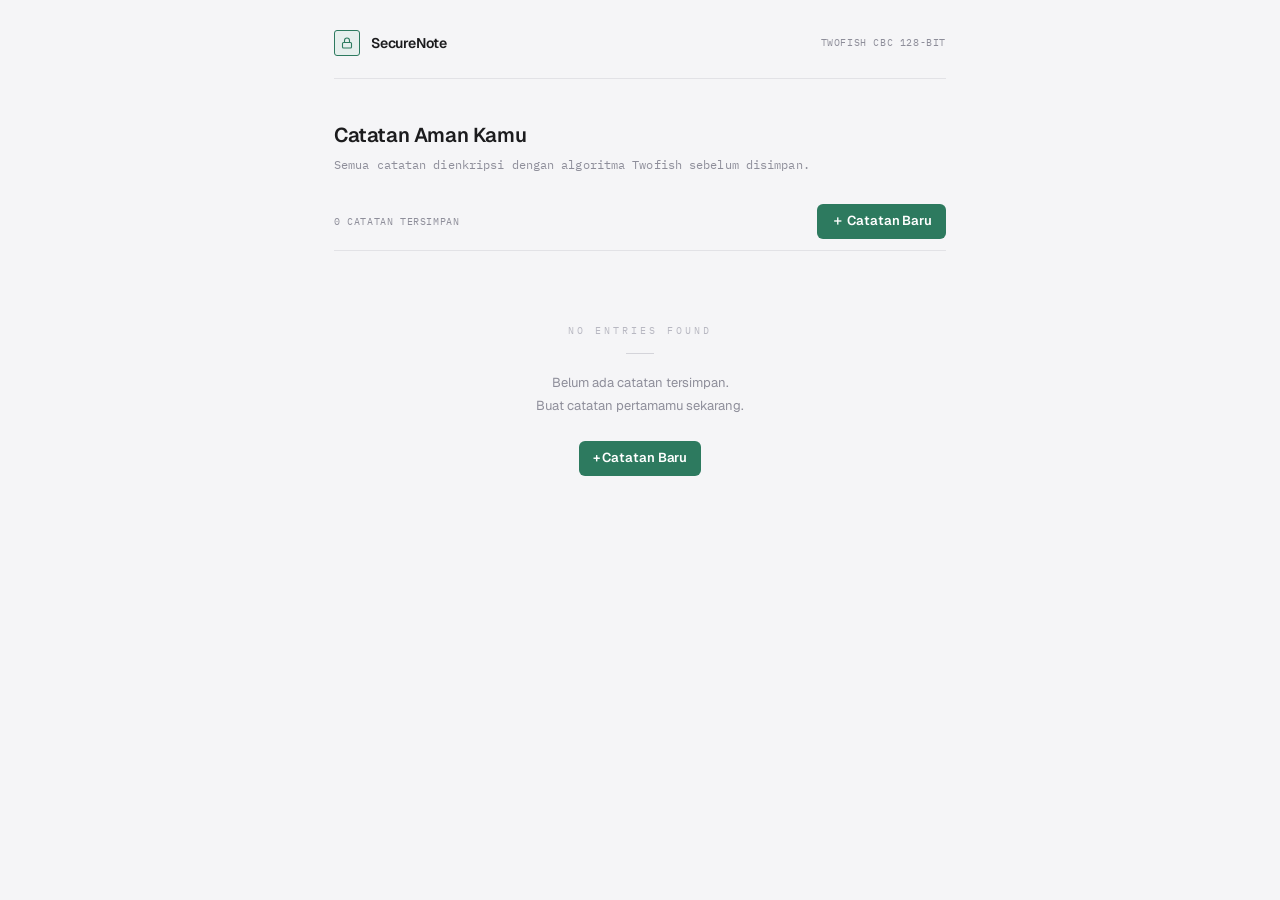
==== index.html @ 09ae48a6 "first" ====
<!DOCTYPE html>
<html lang="id">

<head>
  <meta charset="UTF-8" />
  <meta name="viewport" content="width=device-width, initial-scale=1.0" />
  <title>SecureNote</title>
  <link rel="stylesheet" href="css/style.css" />
</head>

<body>

  <div class="container">

    <!-- HEADER -->
    <header class="header">
      <div class="header-inner">
        <div class="logo">
          <div class="logo-mark">
            <svg viewBox="0 0 24 24">
              <rect x="3" y="11" width="18" height="11" rx="2" />
              <path d="M7 11V7a5 5 0 0 1 10 0v4" />
            </svg>
          </div>
          <div class="logo-text">SecureNote</div>
        </div>
        <div class="header-meta">Twofish CBC 128-bit</div>
      </div>
    </header>

    <!-- HERO -->
    <div class="fade-in">
      <h1 class="page-title">Catatan Aman Kamu</h1>
      <p class="page-subtitle">Semua catatan dienkripsi dengan algoritma Twofish sebelum disimpan.</p>

      <!-- NOTES LIST -->
      <div class="notes-header">
        <span class="notes-count" id="notesCount">Memuat...</span>
        <a href="create.html" class="btn btn-primary">
          ＋ Catatan Baru
        </a>
      </div>

      <div id="notesList"></div>
    </div>

  </div>

  <script src="js/twofish.js"></script>
  <script src="js/storage.js"></script>
  <script>
    function formatDate(iso) {
      const d = new Date(iso);
      return d.toLocaleDateString('id-ID', {
        day: '2-digit', month: 'short', year: 'numeric',
        hour: '2-digit', minute: '2-digit'
      });
    }

    function render() {
      const notes = Storage.getAll();
      const list = document.getElementById('notesList');
      const count = document.getElementById('notesCount');

      count.textContent = `${notes.length} catatan tersimpan`;

      if (notes.length === 0) {
        list.innerHTML = `
          <div class="empty-state fade-in">
            <div class="empty-icon">No entries found</div>
            <div class="empty-line"></div>
            <p class="empty-text">Belum ada catatan tersimpan.<br>Buat catatan pertamamu sekarang.</p>
            <a href="create.html" class="btn btn-primary">+ Catatan Baru</a>
          </div>`;
        return;
      }

      list.innerHTML = notes.map(note => `
        <div class="note-card" onclick="window.location='view.html?id=${note.id}'">
          <div class="note-card-left">
            <div class="note-card-title">${escapeHtml(note.title)}</div>
            <div class="note-card-meta">
              <span class="note-card-badge">ENC</span>
              <span>${formatDate(note.createdAt)}</span>
            </div>
          </div>
          <span class="note-card-arrow">→</span>
        </div>
      `).join('');
    }

    function escapeHtml(str) {
      return str.replace(/&/g, '&amp;').replace(/</g, '&lt;').replace(/>/g, '&gt;');
    }

    render();
  </script>

</body>

</html>
---- css/style.css ----
/* ─── IMPORT FONT ─────────────────────────────────────────────────── */
@import url('https://fonts.googleapis.com/css2?family=IBM+Plex+Mono:wght@300;400;500&family=Geist:wght@300;400;500;600&display=swap');

/* ─── VARIABEL ────────────────────────────────────────────────────── */
:root {
  --bg: #f5f5f7;
  --bg-alt: #fcfbfc;
  --surface: #ffffff;
  --surface2: #f9f9fb;
  --border: #e2e2e6;
  --border-mid: #d4d4da;
  --border-focus: #42b883;

  --accent: #2d7a5f;
  --accent-soft: #42b883;
  --accent-dim: rgba(66, 184, 131, 0.08);
  --accent-mid: rgba(66, 184, 131, 0.15);

  --text: #1c1c1e;
  --text-sub: #48484e;
  --text-muted: #8e8e9a;
  --text-faint: #b8b8c2;

  --danger: #c0392b;
  --danger-dim: rgba(192, 57, 43, 0.06);

  --font-sans: 'Geist', sans-serif;
  --font-mono: 'IBM Plex Mono', monospace;

  --radius-sm: 3px;
  --radius: 6px;
  --radius-md: 8px;
}

/* ─── RESET ───────────────────────────────────────────────────────── */
*,
*::before,
*::after {
  box-sizing: border-box;
  margin: 0;
  padding: 0;
}

html {
  -webkit-font-smoothing: antialiased;
  text-rendering: optimizeLegibility;
}

body {
  background: var(--bg);
  color: var(--text);
  font-family: var(--font-sans);
  font-size: 14px;
  min-height: 100vh;
  line-height: 1.6;
}

a {
  color: inherit;
  text-decoration: none;
}

button {
  cursor: pointer;
  border: none;
  outline: none;
  font-family: var(--font-sans);
}

input,
textarea {
  outline: none;
  font-family: var(--font-sans);
}

/* ─── LAYOUT ──────────────────────────────────────────────────────── */
.container {
  max-width: 660px;
  margin: 0 auto;
  padding: 0 24px;
}

/* ─── HEADER ──────────────────────────────────────────────────────── */
.header {
  padding: 30px 0 22px;
  border-bottom: 1px solid var(--border);
  margin-bottom: 40px;
  background: var(--bg);
}

.header-inner {
  display: flex;
  align-items: center;
  justify-content: space-between;
}

.logo {
  display: flex;
  align-items: center;
  gap: 11px;
}

.logo-mark {
  width: 26px;
  height: 26px;
  border: 1.5px solid var(--accent);
  border-radius: var(--radius-sm);
  display: flex;
  align-items: center;
  justify-content: center;
  background: var(--accent-dim);
}

.logo-mark svg {
  width: 12px;
  height: 12px;
  stroke: var(--accent);
  fill: none;
  stroke-width: 2.2;
  stroke-linecap: round;
  stroke-linejoin: round;
}

.logo-text {
  font-family: var(--font-sans);
  font-size: 14px;
  font-weight: 600;
  letter-spacing: -0.2px;
  color: var(--text);
}

.header-meta {
  font-family: var(--font-mono);
  font-size: 10px;
  color: var(--text-muted);
  letter-spacing: 0.6px;
  text-transform: uppercase;
  display: flex;
  align-items: center;
  gap: 7px;
}

.header-dot {
  width: 5px;
  height: 5px;
  border-radius: 50%;
  background: var(--accent-soft);
  flex-shrink: 0;
}

/* ─── TOMBOL ──────────────────────────────────────────────────────── */
.btn {
  display: inline-flex;
  align-items: center;
  gap: 6px;
  padding: 7px 14px;
  border-radius: var(--radius);
  font-size: 13px;
  font-weight: 500;
  transition: all 0.12s ease;
  letter-spacing: -0.1px;
  font-family: var(--font-sans);
}

.btn-primary {
  background: var(--accent);
  color: #ffffff;
  font-weight: 600;
}

.btn-primary:hover {
  background: #256b52;
}

.btn-ghost {
  background: var(--surface);
  color: var(--text-sub);
  border: 1px solid var(--border);
}

.btn-ghost:hover {
  border-color: var(--border-mid);
  color: var(--text);
  background: var(--surface2);
}

.btn-danger {
  background: transparent;
  color: var(--danger);
  border: 1px solid rgba(192, 57, 43, 0.2);
  font-size: 13px;
}

.btn-danger:hover {
  background: var(--danger-dim);
  border-color: rgba(192, 57, 43, 0.35);
}

.btn-full {
  width: 100%;
  justify-content: center;
  padding: 10px 16px;
  font-size: 14px;
}

/* ─── FORM ────────────────────────────────────────────────────────── */
.form-group {
  margin-bottom: 18px;
}

.form-label {
  display: block;
  font-family: var(--font-mono);
  font-size: 10px;
  font-weight: 400;
  color: var(--text-muted);
  margin-bottom: 7px;
  letter-spacing: 1px;
  text-transform: uppercase;
}

.form-input {
  width: 100%;
  background: var(--surface);
  border: 1px solid var(--border);
  border-radius: var(--radius);
  padding: 9px 12px;
  color: var(--text);
  font-size: 14px;
  transition: border-color 0.12s, box-shadow 0.12s;
  font-family: var(--font-sans);
}

.form-input:focus {
  border-color: var(--border-focus);
  box-shadow: 0 0 0 3px rgba(66, 184, 131, 0.1);
  background: var(--bg-alt);
}

.form-input::placeholder {
  color: var(--text-faint);
  font-size: 13px;
}

textarea.form-input {
  resize: vertical;
  min-height: 160px;
  line-height: 1.65;
}

/* ─── PAGE TITLE ──────────────────────────────────────────────────── */
.page-title {
  font-size: 20px;
  font-weight: 600;
  margin-bottom: 4px;
  letter-spacing: -0.4px;
  color: var(--text);
}

.page-subtitle {
  color: var(--text-muted);
  font-size: 12px;
  margin-bottom: 30px;
  font-family: var(--font-mono);
  letter-spacing: 0.1px;
}

/* ─── NOTES HEADER ────────────────────────────────────────────────── */
.notes-header {
  display: flex;
  align-items: center;
  justify-content: space-between;
  padding-bottom: 11px;
  border-bottom: 1px solid var(--border);
}

.notes-count {
  font-family: var(--font-mono);
  font-size: 10px;
  color: var(--text-muted);
  letter-spacing: 0.6px;
  text-transform: uppercase;
}

/* ─── NOTE CARD ───────────────────────────────────────────────────── */
.note-card {
  cursor: pointer;
  display: flex;
  align-items: center;
  justify-content: space-between;
  padding: 15px 0;
  border-bottom: 1px solid var(--border);
  transition: padding-left 0.12s, background 0.12s;
  gap: 16px;
  background: transparent;
}

.note-card:hover {
  padding-left: 6px;
}

.note-card:hover .note-card-title {
  color: var(--accent);
}

.note-card-left {
  flex: 1;
  min-width: 0;
}

.note-card-title {
  font-size: 14px;
  font-weight: 500;
  color: var(--text);
  margin-bottom: 5px;
  transition: color 0.12s;
  white-space: nowrap;
  overflow: hidden;
  text-overflow: ellipsis;
  letter-spacing: -0.1px;
}

.note-card-meta {
  font-family: var(--font-mono);
  font-size: 10px;
  color: var(--text-muted);
  display: flex;
  align-items: center;
  gap: 10px;
}

.note-card-badge {
  display: inline-flex;
  align-items: center;
  gap: 4px;
  background: var(--accent-dim);
  color: var(--accent);
  border-radius: var(--radius-sm);
  padding: 2px 6px;
  font-size: 9px;
  font-weight: 500;
  letter-spacing: 0.8px;
  text-transform: uppercase;
  border: 1px solid var(--accent-mid);
  font-family: var(--font-mono);
}

.note-card-badge::before {
  content: '';
  width: 4px;
  height: 4px;
  border-radius: 50%;
  background: var(--accent-soft);
  display: inline-block;
}

.note-card-arrow {
  color: var(--text-faint);
  font-size: 14px;
  flex-shrink: 0;
  transition: color 0.12s, transform 0.12s;
  font-family: var(--font-mono);
}

.note-card:hover .note-card-arrow {
  color: var(--accent);
  transform: translateX(3px);
}

/* ─── EMPTY STATE ─────────────────────────────────────────────────── */
.empty-state {
  padding: 72px 0;
  text-align: center;
}

.empty-icon {
  font-family: var(--font-mono);
  font-size: 10px;
  color: var(--text-faint);
  letter-spacing: 3px;
  margin-bottom: 14px;
  text-transform: uppercase;
}

.empty-line {
  width: 28px;
  height: 1px;
  background: var(--border-mid);
  margin: 0 auto 18px;
}

.empty-text {
  font-size: 13px;
  color: var(--text-muted);
  margin-bottom: 24px;
  line-height: 1.75;
}

/* ─── BACK BUTTON ─────────────────────────────────────────────────── */
.back-btn {
  display: inline-flex;
  align-items: center;
  gap: 6px;
  color: var(--text-muted);
  font-family: var(--font-mono);
  font-size: 10px;
  margin-bottom: 32px;
  transition: color 0.12s;
  letter-spacing: 0.5px;
  text-transform: uppercase;
}

.back-btn:hover {
  color: var(--text);
}

/* ─── SECTION ─────────────────────────────────────────────────────── */
.section-title {
  font-size: 18px;
  font-weight: 600;
  margin-bottom: 4px;
  letter-spacing: -0.3px;
  color: var(--text);
}

.section-desc {
  color: var(--text-muted);
  font-size: 12px;
  margin-bottom: 28px;
  font-family: var(--font-mono);
  letter-spacing: 0.1px;
}

.divider {
  height: 1px;
  background: var(--border);
  margin: 22px 0;
}

.key-hint {
  font-family: var(--font-mono);
  font-size: 10px;
  color: var(--text-muted);
  margin-top: 6px;
  letter-spacing: 0.2px;
  line-height: 1.65;
}

/* ─── CIPHER BOX ──────────────────────────────────────────────────── */
.cipher-label {
  font-family: var(--font-mono);
  font-size: 10px;
  color: var(--text-muted);
  text-transform: uppercase;
  letter-spacing: 1.5px;
  margin-bottom: 8px;
  display: flex;
  align-items: center;
  gap: 10px;
}

.cipher-label::after {
  content: '';
  flex: 1;
  height: 1px;
  background: var(--border);
}

.cipher-box {
  background: var(--surface2);
  border: 1px solid var(--border);
  border-left: 2px solid var(--accent-soft);
  border-radius: var(--radius);
  padding: 13px 15px;
  font-family: var(--font-mono);
  font-size: 10px;
  color: var(--text-sub);
  word-break: break-all;
  line-height: 1.95;
  max-height: 110px;
  overflow-y: auto;
  margin-bottom: 20px;
  letter-spacing: 0.3px;
}

/* ─── RESULT BOX ──────────────────────────────────────────────────── */
.result-box {
  background: var(--surface);
  border: 1px solid var(--border);
  border-top: 2px solid var(--accent-soft);
  border-radius: var(--radius);
  padding: 20px;
  margin-top: 20px;
  display: none;
}

.result-box.visible {
  display: block;
}

.result-label {
  font-family: var(--font-mono);
  font-size: 10px;
  color: var(--accent);
  text-transform: uppercase;
  letter-spacing: 1.5px;
  margin-bottom: 14px;
}

.result-title {
  font-size: 16px;
  font-weight: 600;
  margin-bottom: 10px;
  color: var(--text);
  letter-spacing: -0.2px;
}

.result-content {
  color: var(--text-sub);
  line-height: 1.8;
  white-space: pre-wrap;
  font-size: 14px;
}

.result-date {
  font-family: var(--font-mono);
  font-size: 10px;
  color: var(--text-muted);
  margin-top: 16px;
  padding-top: 14px;
  border-top: 1px solid var(--border);
  letter-spacing: 0.3px;
}

/* ─── ALERT ───────────────────────────────────────────────────────── */
.alert {
  padding: 10px 13px;
  border-radius: var(--radius);
  font-family: var(--font-mono);
  font-size: 11px;
  margin-bottom: 16px;
  display: none;
  letter-spacing: 0.2px;
  line-height: 1.6;
}

.alert.visible {
  display: flex;
  align-items: flex-start;
  gap: 8px;
}

.alert-error {
  background: var(--danger-dim);
  border: 1px solid rgba(192, 57, 43, 0.15);
  color: var(--danger);
}

.alert-success {
  background: var(--accent-dim);
  border: 1px solid var(--accent-mid);
  color: var(--accent);
}

/* ─── NOTE ACTIONS ────────────────────────────────────────────────── */
.note-actions {
  display: flex;
  gap: 10px;
  margin-top: 20px;
  padding-top: 20px;
  border-top: 1px solid var(--border);
}

/* ─── SCROLLBAR ───────────────────────────────────────────────────── */
::-webkit-scrollbar {
  width: 3px;
}

::-webkit-scrollbar-track {
  background: transparent;
}

::-webkit-scrollbar-thumb {
  background: var(--border-mid);
  border-radius: 2px;
}

/* ─── ANIMASI ─────────────────────────────────────────────────────── */
@keyframes fadeUp {
  from {
    opacity: 0;
    transform: translateY(5px);
  }

  to {
    opacity: 1;
    transform: translateY(0);
  }
}

.fade-in {
  animation: fadeUp 0.22s ease both;
}

.note-card:nth-child(1) {
  animation: fadeUp 0.2s ease both;
}

.note-card:nth-child(2) {
  animation: fadeUp 0.22s 0.04s ease both;
}

.note-card:nth-child(3) {
  animation: fadeUp 0.22s 0.08s ease both;
}

.note-card:nth-child(4) {
  animation: fadeUp 0.22s 0.12s ease both;
}

.note-card:nth-child(5) {
  animation: fadeUp 0.22s 0.16s ease both;
}
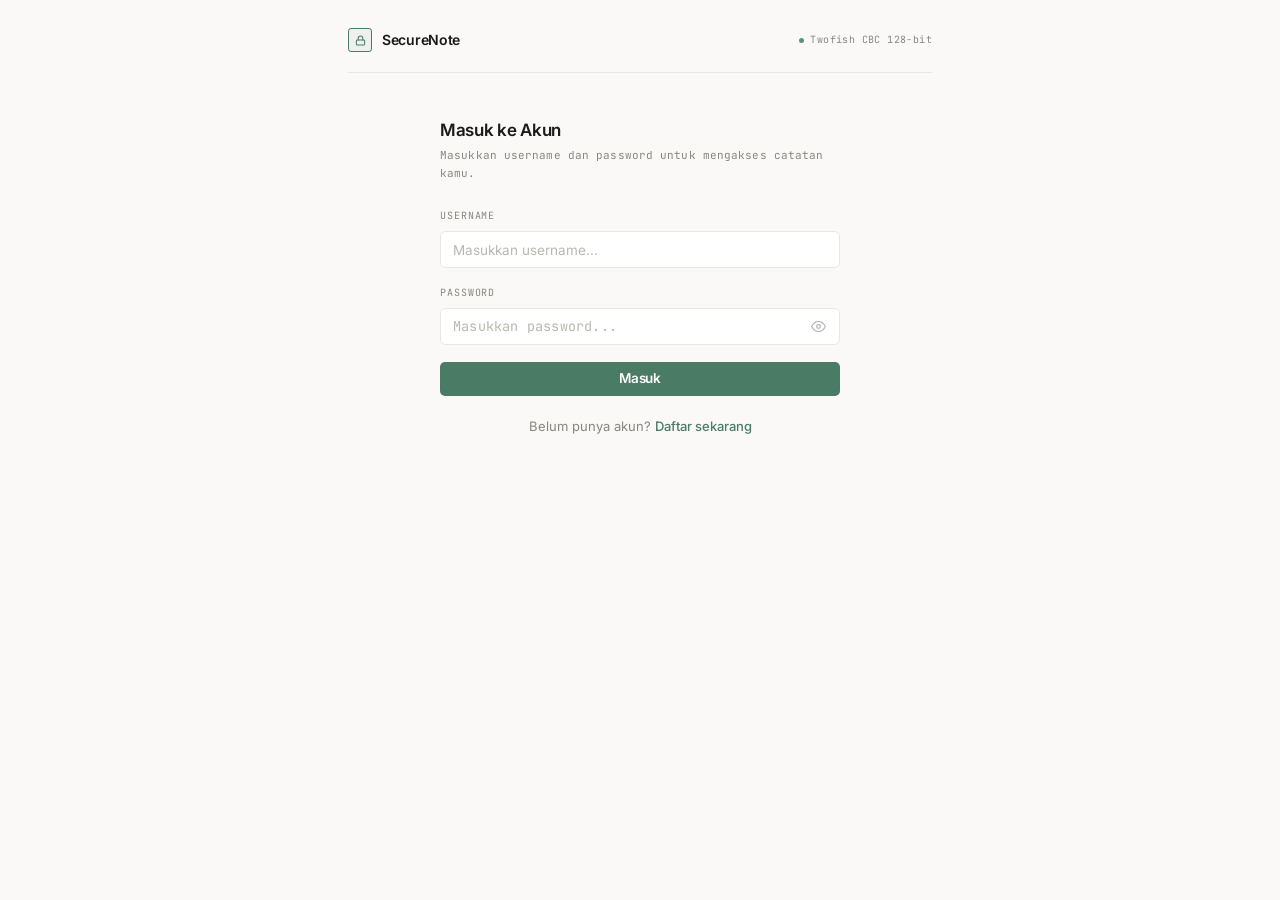
==== commit 826075f2: "First Commit Siskem" ====
--- a/index.html
+++ b/index.html
@@ -12,7 +12,6 @@
 
   <div class="container">
 
-    <!-- HEADER -->
     <header class="header">
       <div class="header-inner">
         <div class="logo">
@@ -22,23 +21,27 @@
               <path d="M7 11V7a5 5 0 0 1 10 0v4" />
             </svg>
           </div>
-          <div class="logo-text">SecureNote</div>
+          <div class="logo-wordmark">SecureNote</div>
         </div>
-        <div class="header-meta">Twofish CBC 128-bit</div>
+        <div style="display:flex; align-items:center; gap:12px;">
+          <div class="header-chip">
+            <span class="header-chip-dot"></span>
+            <span id="usernameDisplay">—</span>
+          </div>
+          <button class="btn btn-ghost" onclick="doLogout()" style="padding:6px 12px; font-size:12px;">
+            Keluar
+          </button>
+        </div>
       </div>
     </header>
 
-    <!-- HERO -->
     <div class="fade-in">
       <h1 class="page-title">Catatan Aman Kamu</h1>
       <p class="page-subtitle">Semua catatan dienkripsi dengan algoritma Twofish sebelum disimpan.</p>
 
-      <!-- NOTES LIST -->
       <div class="notes-header">
         <span class="notes-count" id="notesCount">Memuat...</span>
-        <a href="create.html" class="btn btn-primary">
-          ＋ Catatan Baru
-        </a>
+        <a href="create.html" class="btn btn-primary">+ Catatan Baru</a>
       </div>
 
       <div id="notesList"></div>
@@ -47,53 +50,71 @@
   </div>
 
   <script src="js/twofish.js"></script>
-  <script src="js/storage.js"></script>
+  <script src="js/app.js"></script>
   <script>
-    function formatDate(iso) {
-      const d = new Date(iso);
+    function formatDate(dateStr) {
+      const d = new Date(dateStr);
       return d.toLocaleDateString('id-ID', {
         day: '2-digit', month: 'short', year: 'numeric',
         hour: '2-digit', minute: '2-digit'
       });
     }
 
-    function render() {
-      const notes = Storage.getAll();
-      const list = document.getElementById('notesList');
-      const count = document.getElementById('notesCount');
-
-      count.textContent = `${notes.length} catatan tersimpan`;
-
-      if (notes.length === 0) {
-        list.innerHTML = `
-          <div class="empty-state fade-in">
-            <div class="empty-icon">No entries found</div>
-            <div class="empty-line"></div>
-            <p class="empty-text">Belum ada catatan tersimpan.<br>Buat catatan pertamamu sekarang.</p>
-            <a href="create.html" class="btn btn-primary">+ Catatan Baru</a>
-          </div>`;
-        return;
-      }
-
-      list.innerHTML = notes.map(note => `
-        <div class="note-card" onclick="window.location='view.html?id=${note.id}'">
-          <div class="note-card-left">
-            <div class="note-card-title">${escapeHtml(note.title)}</div>
-            <div class="note-card-meta">
-              <span class="note-card-badge">ENC</span>
-              <span>${formatDate(note.createdAt)}</span>
-            </div>
-          </div>
-          <span class="note-card-arrow">→</span>
-        </div>
-      `).join('');
-    }
-
     function escapeHtml(str) {
       return str.replace(/&/g, '&amp;').replace(/</g, '&lt;').replace(/>/g, '&gt;');
     }
 
-    render();
+    async function init() {
+      // Cek session
+      const user = await checkAuth();
+      if (!user) return;
+
+      document.getElementById('usernameDisplay').textContent = user.username;
+
+      // Load catatan
+      const list = document.getElementById('notesList');
+      const count = document.getElementById('notesCount');
+
+      try {
+        const notes = await Storage.getAll();
+        count.textContent = `${notes.length} catatan tersimpan`;
+
+        if (notes.length === 0) {
+          list.innerHTML = `
+            <div class="empty-state fade-in">
+              <div class="empty-glyph">No entries found</div>
+              <div class="empty-rule"></div>
+              <p class="empty-text">Belum ada catatan tersimpan.<br>Buat catatan pertamamu sekarang.</p>
+              <a href="create.html" class="btn btn-primary">+ Catatan Baru</a>
+            </div>`;
+          return;
+        }
+
+        list.innerHTML = notes.map(note => `
+          <div class="note-card" onclick="window.location='view.html?id=${note.id}'">
+            <div class="note-card-left">
+              <div class="note-card-title">${escapeHtml(note.title)}</div>
+              <div class="note-card-meta">
+                <span class="badge-enc">ENC</span>
+                <span>${formatDate(note.created_at)}</span>
+              </div>
+            </div>
+            <span class="note-card-arrow">→</span>
+          </div>
+        `).join('');
+
+      } catch (err) {
+        count.textContent = 'Gagal memuat';
+        list.innerHTML = `
+          <div class="empty-state">
+            <div class="empty-glyph">Connection Error</div>
+            <div class="empty-rule"></div>
+            <p class="empty-text">Tidak dapat terhubung ke server.<br>Pastikan XAMPP sudah berjalan.</p>
+          </div>`;
+      }
+    }
+
+    init();
   </script>
 
 </body>
--- a/css/style.css
+++ b/css/style.css
@@ -1,38 +1,50 @@
-/* ─── IMPORT FONT ─────────────────────────────────────────────────── */
-@import url('https://fonts.googleapis.com/css2?family=IBM+Plex+Mono:wght@300;400;500&family=Geist:wght@300;400;500;600&display=swap');
-
-/* ─── VARIABEL ────────────────────────────────────────────────────── */
+/* ─── FONTS ──────────────────────────────────────────────────────── */
+@import url('https://fonts.googleapis.com/css2?family=Inter:wght@300;400;500;600&family=JetBrains+Mono:wght@300;400;500&display=swap');
+
+/* ─── TOKENS ─────────────────────────────────────────────────────── */
 :root {
-  --bg: #f5f5f7;
-  --bg-alt: #fcfbfc;
+  /* Backgrounds */
+  --bg: #faf9f7;
+  --bg-subtle: #f4f3f0;
   --surface: #ffffff;
-  --surface2: #f9f9fb;
-  --border: #e2e2e6;
-  --border-mid: #d4d4da;
-  --border-focus: #42b883;
-
-  --accent: #2d7a5f;
-  --accent-soft: #42b883;
-  --accent-dim: rgba(66, 184, 131, 0.08);
-  --accent-mid: rgba(66, 184, 131, 0.15);
-
-  --text: #1c1c1e;
-  --text-sub: #48484e;
-  --text-muted: #8e8e9a;
-  --text-faint: #b8b8c2;
-
-  --danger: #c0392b;
-  --danger-dim: rgba(192, 57, 43, 0.06);
-
-  --font-sans: 'Geist', sans-serif;
-  --font-mono: 'IBM Plex Mono', monospace;
-
-  --radius-sm: 3px;
-  --radius: 6px;
-  --radius-md: 8px;
-}
-
-/* ─── RESET ───────────────────────────────────────────────────────── */
+  --surface-2: #f7f6f4;
+
+  /* Borders */
+  --border: #e8e7e4;
+  --border-mid: #d8d7d3;
+  --border-strong: #c4c3be;
+
+  /* Accent — sage green */
+  --accent: #4a7c65;
+  --accent-soft: #5a9478;
+  --accent-pale: rgba(74, 124, 101, 0.07);
+  --accent-ring: rgba(74, 124, 101, 0.14);
+  --accent-badge-bg: rgba(74, 124, 101, 0.08);
+  --accent-badge-border: rgba(74, 124, 101, 0.18);
+
+  /* Text */
+  --text: #1a1a18;
+  --text-sub: #3d3d3a;
+  --text-muted: #87867f;
+  --text-faint: #b8b7b0;
+
+  /* Danger */
+  --danger: #b84040;
+  --danger-pale: rgba(184, 64, 64, 0.06);
+  --danger-border: rgba(184, 64, 64, 0.16);
+
+  /* Type */
+  --sans: 'Inter', -apple-system, BlinkMacSystemFont, sans-serif;
+  --mono: 'JetBrains Mono', 'Courier New', monospace;
+
+  /* Shape */
+  --r-xs: 3px;
+  --r-sm: 5px;
+  --r: 7px;
+  --r-md: 9px;
+}
+
+/* ─── RESET ──────────────────────────────────────────────────────── */
 *,
 *::before,
 *::after {
@@ -43,16 +55,17 @@
 
 html {
   -webkit-font-smoothing: antialiased;
+  -moz-osx-font-smoothing: grayscale;
   text-rendering: optimizeLegibility;
 }
 
 body {
   background: var(--bg);
   color: var(--text);
-  font-family: var(--font-sans);
+  font-family: var(--sans);
   font-size: 14px;
+  line-height: 1.6;
   min-height: 100vh;
-  line-height: 1.6;
 }
 
 a {
@@ -64,28 +77,28 @@
   cursor: pointer;
   border: none;
   outline: none;
-  font-family: var(--font-sans);
+  font-family: var(--sans);
+  background: none;
 }
 
 input,
 textarea {
   outline: none;
-  font-family: var(--font-sans);
-}
-
-/* ─── LAYOUT ──────────────────────────────────────────────────────── */
+  font-family: var(--sans);
+}
+
+/* ─── LAYOUT ─────────────────────────────────────────────────────── */
 .container {
-  max-width: 660px;
+  max-width: 640px;
   margin: 0 auto;
-  padding: 0 24px;
-}
-
-/* ─── HEADER ──────────────────────────────────────────────────────── */
+  padding: 0 28px;
+}
+
+/* ─── HEADER ─────────────────────────────────────────────────────── */
 .header {
-  padding: 30px 0 22px;
+  padding: 28px 0 20px;
   border-bottom: 1px solid var(--border);
-  margin-bottom: 40px;
-  background: var(--bg);
+  margin-bottom: 44px;
 }
 
 .header-inner {
@@ -97,23 +110,24 @@
 .logo {
   display: flex;
   align-items: center;
-  gap: 11px;
+  gap: 10px;
 }
 
 .logo-mark {
-  width: 26px;
-  height: 26px;
+  width: 24px;
+  height: 24px;
   border: 1.5px solid var(--accent);
-  border-radius: var(--radius-sm);
+  border-radius: var(--r-xs);
   display: flex;
   align-items: center;
   justify-content: center;
-  background: var(--accent-dim);
+  background: var(--accent-pale);
+  flex-shrink: 0;
 }
 
 .logo-mark svg {
-  width: 12px;
-  height: 12px;
+  width: 11px;
+  height: 11px;
   stroke: var(--accent);
   fill: none;
   stroke-width: 2.2;
@@ -121,151 +135,155 @@
   stroke-linejoin: round;
 }
 
-.logo-text {
-  font-family: var(--font-sans);
+.logo-wordmark {
+  font-family: var(--sans);
   font-size: 14px;
   font-weight: 600;
-  letter-spacing: -0.2px;
-  color: var(--text);
-}
-
-.header-meta {
-  font-family: var(--font-mono);
-  font-size: 10px;
-  color: var(--text-muted);
-  letter-spacing: 0.6px;
-  text-transform: uppercase;
-  display: flex;
-  align-items: center;
-  gap: 7px;
-}
-
-.header-dot {
+  letter-spacing: -0.3px;
+  color: var(--text);
+}
+
+.header-chip {
+  font-family: var(--mono);
+  font-size: 10px;
+  font-weight: 400;
+  color: var(--text-muted);
+  letter-spacing: 0.4px;
+  display: flex;
+  align-items: center;
+  gap: 6px;
+}
+
+.header-chip-dot {
   width: 5px;
   height: 5px;
   border-radius: 50%;
   background: var(--accent-soft);
-  flex-shrink: 0;
-}
-
-/* ─── TOMBOL ──────────────────────────────────────────────────────── */
+}
+
+/* ─── BUTTONS ────────────────────────────────────────────────────── */
 .btn {
   display: inline-flex;
   align-items: center;
   gap: 6px;
-  padding: 7px 14px;
-  border-radius: var(--radius);
+  padding: 7px 13px;
+  border-radius: var(--r-sm);
   font-size: 13px;
   font-weight: 500;
-  transition: all 0.12s ease;
+  font-family: var(--sans);
+  transition: background 0.1s, border-color 0.1s, color 0.1s;
   letter-spacing: -0.1px;
-  font-family: var(--font-sans);
+  line-height: 1;
 }
 
 .btn-primary {
   background: var(--accent);
-  color: #ffffff;
+  color: #fff;
   font-weight: 600;
 }
 
 .btn-primary:hover {
-  background: #256b52;
+  background: var(--accent-soft);
 }
 
 .btn-ghost {
   background: var(--surface);
   color: var(--text-sub);
-  border: 1px solid var(--border);
+  border: 1px solid var(--border-mid);
 }
 
 .btn-ghost:hover {
-  border-color: var(--border-mid);
-  color: var(--text);
-  background: var(--surface2);
+  background: var(--surface-2);
+  border-color: var(--border-strong);
+  color: var(--text);
 }
 
 .btn-danger {
   background: transparent;
   color: var(--danger);
-  border: 1px solid rgba(192, 57, 43, 0.2);
-  font-size: 13px;
+  border: 1px solid var(--danger-border);
 }
 
 .btn-danger:hover {
-  background: var(--danger-dim);
-  border-color: rgba(192, 57, 43, 0.35);
+  background: var(--danger-pale);
 }
 
 .btn-full {
   width: 100%;
   justify-content: center;
   padding: 10px 16px;
-  font-size: 14px;
-}
-
-/* ─── FORM ────────────────────────────────────────────────────────── */
+  font-size: 13.5px;
+}
+
+/* ─── FORMS ──────────────────────────────────────────────────────── */
 .form-group {
-  margin-bottom: 18px;
+  margin-bottom: 17px;
 }
 
 .form-label {
   display: block;
-  font-family: var(--font-mono);
+  font-family: var(--mono);
   font-size: 10px;
   font-weight: 400;
   color: var(--text-muted);
+  letter-spacing: 0.9px;
+  text-transform: uppercase;
   margin-bottom: 7px;
-  letter-spacing: 1px;
-  text-transform: uppercase;
 }
 
 .form-input {
   width: 100%;
   background: var(--surface);
   border: 1px solid var(--border);
-  border-radius: var(--radius);
+  border-radius: var(--r-sm);
   padding: 9px 12px;
   color: var(--text);
+  font-family: var(--sans);
   font-size: 14px;
   transition: border-color 0.12s, box-shadow 0.12s;
-  font-family: var(--font-sans);
 }
 
 .form-input:focus {
-  border-color: var(--border-focus);
-  box-shadow: 0 0 0 3px rgba(66, 184, 131, 0.1);
-  background: var(--bg-alt);
+  border-color: var(--accent);
+  box-shadow: 0 0 0 3px var(--accent-ring);
 }
 
 .form-input::placeholder {
   color: var(--text-faint);
+  font-size: 13.5px;
+}
+
+/* Key input — monospace */
+.form-input.mono-input {
+  font-family: var(--mono);
   font-size: 13px;
+  letter-spacing: 0.2px;
 }
 
 textarea.form-input {
   resize: vertical;
-  min-height: 160px;
-  line-height: 1.65;
-}
-
-/* ─── PAGE TITLE ──────────────────────────────────────────────────── */
+  min-height: 155px;
+  line-height: 1.7;
+}
+
+/* ─── PAGE HEADER ────────────────────────────────────────────────── */
 .page-title {
-  font-size: 20px;
+  font-size: 21px;
   font-weight: 600;
+  letter-spacing: -0.5px;
   margin-bottom: 4px;
-  letter-spacing: -0.4px;
   color: var(--text);
 }
 
 .page-subtitle {
-  color: var(--text-muted);
-  font-size: 12px;
+  font-family: var(--mono);
+  font-size: 11px;
+  color: var(--text-muted);
+  letter-spacing: 0.2px;
   margin-bottom: 30px;
-  font-family: var(--font-mono);
-  letter-spacing: 0.1px;
-}
-
-/* ─── NOTES HEADER ────────────────────────────────────────────────── */
+}
+
+/* ─── NOTES HEADER ───────────────────────────────────────────────── */
 .notes-header {
   display: flex;
   align-items: center;
@@ -275,28 +293,27 @@
 }
 
 .notes-count {
-  font-family: var(--font-mono);
-  font-size: 10px;
-  color: var(--text-muted);
+  font-family: var(--mono);
+  font-size: 10px;
+  color: var(--text-faint);
   letter-spacing: 0.6px;
   text-transform: uppercase;
 }
 
-/* ─── NOTE CARD ───────────────────────────────────────────────────── */
+/* ─── NOTE ROW ───────────────────────────────────────────────────── */
 .note-card {
+  display: flex;
+  align-items: center;
+  justify-content: space-between;
+  padding: 14px 0;
+  border-bottom: 1px solid var(--border);
   cursor: pointer;
-  display: flex;
-  align-items: center;
-  justify-content: space-between;
-  padding: 15px 0;
-  border-bottom: 1px solid var(--border);
-  transition: padding-left 0.12s, background 0.12s;
   gap: 16px;
-  background: transparent;
+  transition: padding-left 0.13s;
 }
 
 .note-card:hover {
-  padding-left: 6px;
+  padding-left: 5px;
 }
 
 .note-card:hover .note-card-title {
@@ -309,57 +326,56 @@
 }
 
 .note-card-title {
-  font-size: 14px;
+  font-size: 13.5px;
   font-weight: 500;
   color: var(--text);
-  margin-bottom: 5px;
-  transition: color 0.12s;
+  letter-spacing: -0.1px;
+  margin-bottom: 4px;
+  transition: color 0.13s;
   white-space: nowrap;
   overflow: hidden;
   text-overflow: ellipsis;
-  letter-spacing: -0.1px;
 }
 
 .note-card-meta {
-  font-family: var(--font-mono);
-  font-size: 10px;
-  color: var(--text-muted);
-  display: flex;
-  align-items: center;
-  gap: 10px;
-}
-
-.note-card-badge {
+  display: flex;
+  align-items: center;
+  gap: 9px;
+  font-family: var(--mono);
+  font-size: 10px;
+  color: var(--text-muted);
+}
+
+.badge-enc {
   display: inline-flex;
   align-items: center;
   gap: 4px;
-  background: var(--accent-dim);
+  background: var(--accent-badge-bg);
+  border: 1px solid var(--accent-badge-border);
   color: var(--accent);
-  border-radius: var(--radius-sm);
-  padding: 2px 6px;
+  border-radius: var(--r-xs);
+  padding: 1px 6px;
+  font-family: var(--mono);
   font-size: 9px;
   font-weight: 500;
-  letter-spacing: 0.8px;
+  letter-spacing: 0.9px;
   text-transform: uppercase;
-  border: 1px solid var(--accent-mid);
-  font-family: var(--font-mono);
-}
-
-.note-card-badge::before {
+}
+
+.badge-enc::before {
   content: '';
   width: 4px;
   height: 4px;
   border-radius: 50%;
   background: var(--accent-soft);
-  display: inline-block;
 }
 
 .note-card-arrow {
+  font-family: var(--mono);
+  font-size: 13px;
   color: var(--text-faint);
-  font-size: 14px;
   flex-shrink: 0;
-  transition: color 0.12s, transform 0.12s;
-  font-family: var(--font-mono);
+  transition: color 0.13s, transform 0.13s;
 }
 
 .note-card:hover .note-card-arrow {
@@ -367,22 +383,22 @@
   transform: translateX(3px);
 }
 
-/* ─── EMPTY STATE ─────────────────────────────────────────────────── */
+/* ─── EMPTY STATE ────────────────────────────────────────────────── */
 .empty-state {
-  padding: 72px 0;
+  padding: 80px 0;
   text-align: center;
 }
 
-.empty-icon {
-  font-family: var(--font-mono);
+.empty-glyph {
+  font-family: var(--mono);
   font-size: 10px;
   color: var(--text-faint);
   letter-spacing: 3px;
+  text-transform: uppercase;
   margin-bottom: 14px;
-  text-transform: uppercase;
-}
-
-.empty-line {
+}
+
+.empty-rule {
   width: 28px;
   height: 1px;
   background: var(--border-mid);
@@ -392,42 +408,42 @@
 .empty-text {
   font-size: 13px;
   color: var(--text-muted);
-  margin-bottom: 24px;
   line-height: 1.75;
-}
-
-/* ─── BACK BUTTON ─────────────────────────────────────────────────── */
+  margin-bottom: 22px;
+}
+
+/* ─── BACK LINK ──────────────────────────────────────────────────── */
 .back-btn {
   display: inline-flex;
   align-items: center;
-  gap: 6px;
-  color: var(--text-muted);
-  font-family: var(--font-mono);
-  font-size: 10px;
+  gap: 5px;
+  font-family: var(--mono);
+  font-size: 10px;
+  color: var(--text-muted);
+  text-transform: uppercase;
+  letter-spacing: 0.6px;
   margin-bottom: 32px;
   transition: color 0.12s;
-  letter-spacing: 0.5px;
-  text-transform: uppercase;
 }
 
 .back-btn:hover {
   color: var(--text);
 }
 
-/* ─── SECTION ─────────────────────────────────────────────────────── */
+/* ─── SECTION ────────────────────────────────────────────────────── */
 .section-title {
-  font-size: 18px;
+  font-size: 17px;
   font-weight: 600;
-  margin-bottom: 4px;
   letter-spacing: -0.3px;
+  margin-bottom: 3px;
   color: var(--text);
 }
 
 .section-desc {
-  color: var(--text-muted);
-  font-size: 12px;
-  margin-bottom: 28px;
-  font-family: var(--font-mono);
+  font-family: var(--mono);
+  font-size: 11px;
+  color: var(--text-muted);
+  margin-bottom: 26px;
   letter-spacing: 0.1px;
 }
 
@@ -438,21 +454,21 @@
 }
 
 .key-hint {
-  font-family: var(--font-mono);
-  font-size: 10px;
-  color: var(--text-muted);
-  margin-top: 6px;
-  letter-spacing: 0.2px;
+  font-family: var(--mono);
+  font-size: 10px;
+  color: var(--text-muted);
+  margin-top: 7px;
   line-height: 1.65;
-}
-
-/* ─── CIPHER BOX ──────────────────────────────────────────────────── */
+  letter-spacing: 0.1px;
+}
+
+/* ─── CIPHER BLOCK ───────────────────────────────────────────────── */
 .cipher-label {
-  font-family: var(--font-mono);
+  font-family: var(--mono);
   font-size: 10px;
   color: var(--text-muted);
   text-transform: uppercase;
-  letter-spacing: 1.5px;
+  letter-spacing: 1.4px;
   margin-bottom: 8px;
   display: flex;
   align-items: center;
@@ -467,28 +483,29 @@
 }
 
 .cipher-box {
-  background: var(--surface2);
+  background: var(--surface-2);
   border: 1px solid var(--border);
-  border-left: 2px solid var(--accent-soft);
-  border-radius: var(--radius);
+  border-left: 2px solid var(--accent);
+  border-radius: var(--r-sm);
   padding: 13px 15px;
-  font-family: var(--font-mono);
-  font-size: 10px;
+  font-family: var(--mono);
+  font-size: 10.5px;
+  font-weight: 300;
   color: var(--text-sub);
   word-break: break-all;
   line-height: 1.95;
-  max-height: 110px;
+  max-height: 108px;
   overflow-y: auto;
   margin-bottom: 20px;
-  letter-spacing: 0.3px;
-}
-
-/* ─── RESULT BOX ──────────────────────────────────────────────────── */
+  letter-spacing: 0.25px;
+}
+
+/* ─── RESULT BOX ─────────────────────────────────────────────────── */
 .result-box {
   background: var(--surface);
   border: 1px solid var(--border);
-  border-top: 2px solid var(--accent-soft);
-  border-radius: var(--radius);
+  border-top: 2px solid var(--accent);
+  border-radius: var(--r-sm);
   padding: 20px;
   margin-top: 20px;
   display: none;
@@ -499,79 +516,166 @@
 }
 
 .result-label {
-  font-family: var(--font-mono);
+  font-family: var(--mono);
   font-size: 10px;
   color: var(--accent);
   text-transform: uppercase;
-  letter-spacing: 1.5px;
-  margin-bottom: 14px;
+  letter-spacing: 1.4px;
+  margin-bottom: 13px;
 }
 
 .result-title {
   font-size: 16px;
   font-weight: 600;
-  margin-bottom: 10px;
-  color: var(--text);
-  letter-spacing: -0.2px;
+  letter-spacing: -0.3px;
+  color: var(--text);
+  margin-bottom: 9px;
 }
 
 .result-content {
+  font-size: 14px;
   color: var(--text-sub);
-  line-height: 1.8;
   white-space: pre-wrap;
-  font-size: 14px;
+  line-height: 1.75;
 }
 
 .result-date {
-  font-family: var(--font-mono);
-  font-size: 10px;
-  color: var(--text-muted);
-  margin-top: 16px;
-  padding-top: 14px;
+  font-family: var(--mono);
+  font-size: 10px;
+  color: var(--text-muted);
+  margin-top: 15px;
+  padding-top: 13px;
   border-top: 1px solid var(--border);
-  letter-spacing: 0.3px;
-}
-
-/* ─── ALERT ───────────────────────────────────────────────────────── */
+  letter-spacing: 0.2px;
+}
+
+/* ─── ALERTS ─────────────────────────────────────────────────────── */
 .alert {
-  padding: 10px 13px;
-  border-radius: var(--radius);
-  font-family: var(--font-mono);
+  padding: 9px 13px;
+  border-radius: var(--r-sm);
+  font-family: var(--mono);
   font-size: 11px;
-  margin-bottom: 16px;
+  line-height: 1.6;
+  margin-bottom: 15px;
   display: none;
-  letter-spacing: 0.2px;
-  line-height: 1.6;
+  gap: 8px;
+  letter-spacing: 0.1px;
 }
 
 .alert.visible {
   display: flex;
   align-items: flex-start;
-  gap: 8px;
 }
 
 .alert-error {
-  background: var(--danger-dim);
-  border: 1px solid rgba(192, 57, 43, 0.15);
+  background: var(--danger-pale);
+  border: 1px solid var(--danger-border);
   color: var(--danger);
 }
 
 .alert-success {
-  background: var(--accent-dim);
-  border: 1px solid var(--accent-mid);
+  background: var(--accent-pale);
+  border: 1px solid var(--accent-badge-border);
   color: var(--accent);
 }
 
-/* ─── NOTE ACTIONS ────────────────────────────────────────────────── */
+/* ─── NOTE ACTIONS ───────────────────────────────────────────────── */
 .note-actions {
   display: flex;
-  gap: 10px;
+  gap: 9px;
   margin-top: 20px;
   padding-top: 20px;
   border-top: 1px solid var(--border);
 }
 
-/* ─── SCROLLBAR ───────────────────────────────────────────────────── */
+/* ─── INPUT WRAP (untuk toggle password) ─────────────────────────── */
+.input-wrap {
+  position: relative;
+  display: flex;
+  align-items: center;
+}
+
+.input-wrap .form-input {
+  padding-right: 40px;
+}
+
+.toggle-eye {
+  position: absolute;
+  right: 10px;
+  background: none;
+  border: none;
+  padding: 4px;
+  cursor: pointer;
+  opacity: 0.4;
+  transition: opacity 0.12s;
+  display: flex;
+  align-items: center;
+  justify-content: center;
+}
+
+.toggle-eye:hover {
+  opacity: 0.8;
+}
+
+.toggle-eye svg {
+  width: 15px;
+  height: 15px;
+  stroke: var(--text-sub);
+  fill: none;
+  stroke-width: 1.8;
+  stroke-linecap: round;
+  stroke-linejoin: round;
+}
+
+/* ─── PASSWORD STRENGTH ──────────────────────────────────────────── */
+.strength-bar {
+  display: flex;
+  gap: 4px;
+  margin-top: 8px;
+}
+
+.strength-segment {
+  flex: 1;
+  height: 2px;
+  border-radius: 2px;
+  background: var(--border-mid);
+  transition: background 0.2s;
+}
+
+.strength-segment.weak {
+  background: #c0392b;
+}
+
+.strength-segment.medium {
+  background: #d4a017;
+}
+
+.strength-segment.strong {
+  background: var(--accent);
+}
+
+.strength-label {
+  font-family: var(--mono);
+  font-size: 10px;
+  color: var(--text-muted);
+  margin-top: 5px;
+  letter-spacing: 0.3px;
+  transition: color 0.2s;
+}
+
+.strength-label.weak {
+  color: #c0392b;
+}
+
+.strength-label.medium {
+  color: #d4a017;
+}
+
+.strength-label.strong {
+  color: var(--accent);
+}
+
+/* ─── SCROLLBAR ──────────────────────────────────────────────────── */
 ::-webkit-scrollbar {
   width: 3px;
 }
@@ -585,8 +689,8 @@
   border-radius: 2px;
 }
 
-/* ─── ANIMASI ─────────────────────────────────────────────────────── */
-@keyframes fadeUp {
+/* ─── ANIMATION ──────────────────────────────────────────────────── */
+@keyframes rise {
   from {
     opacity: 0;
     transform: translateY(5px);
@@ -599,25 +703,25 @@
 }
 
 .fade-in {
-  animation: fadeUp 0.22s ease both;
+  animation: rise 0.22s ease both;
 }
 
 .note-card:nth-child(1) {
-  animation: fadeUp 0.2s ease both;
+  animation: rise 0.18s ease both;
 }
 
 .note-card:nth-child(2) {
-  animation: fadeUp 0.22s 0.04s ease both;
+  animation: rise 0.2s 0.04s ease both;
 }
 
 .note-card:nth-child(3) {
-  animation: fadeUp 0.22s 0.08s ease both;
+  animation: rise 0.2s 0.08s ease both;
 }
 
 .note-card:nth-child(4) {
-  animation: fadeUp 0.22s 0.12s ease both;
+  animation: rise 0.2s 0.12s ease both;
 }
 
 .note-card:nth-child(5) {
-  animation: fadeUp 0.22s 0.16s ease both;
+  animation: rise 0.2s 0.16s ease both;
 }
